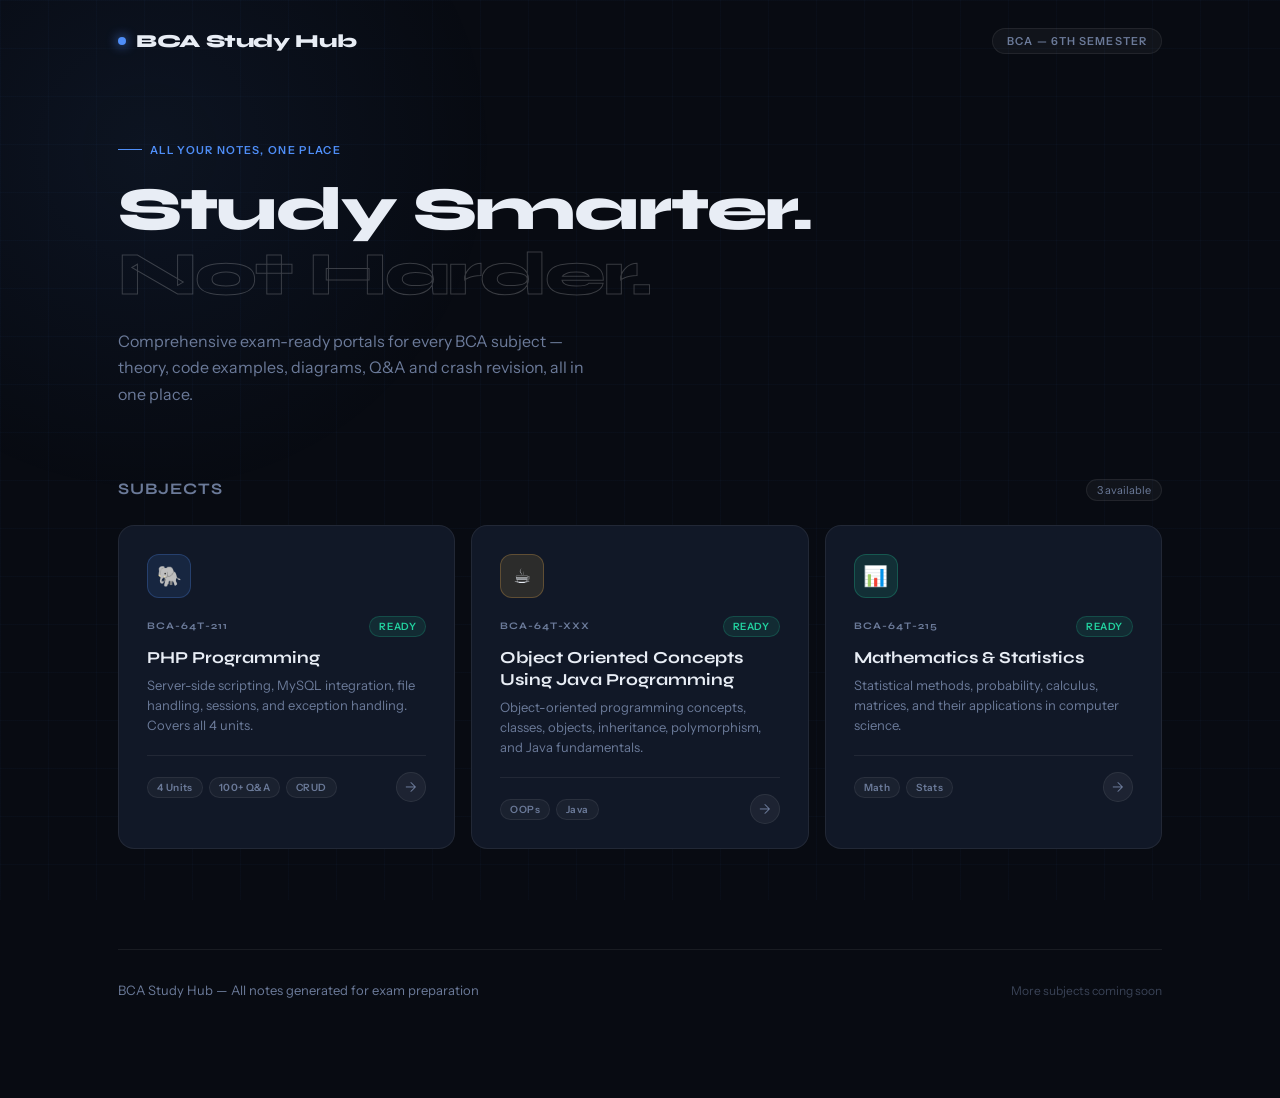
==== index.html @ b71f1478 "added Maths" ====
<!DOCTYPE html>
<html lang="en">
<head>
<meta charset="UTF-8">
<meta name="viewport" content="width=device-width, initial-scale=1.0">
<title>BCA Study Hub</title>
<link rel="preconnect" href="https://fonts.googleapis.com">
<link href="https://fonts.googleapis.com/css2?family=Syne:wght@400;600;700;800&family=Instrument+Sans:wght@400;500;600&display=swap" rel="stylesheet">
<style>

/* ── Reset & Base ── */
*, *::before, *::after { box-sizing: border-box; margin: 0; padding: 0; }

:root {
  --bg:       #080b12;
  --surface:  #0e1220;
  --card:     #111827;
  --border:   rgba(255,255,255,0.07);
  --text:     #e8edf5;
  --muted:    #6b7a99;
  --accent:   #4f8ef7;
  --green:    #22d3a0;
  --amber:    #f7b84f;
  --red:      #f7654f;
  --pink:     #e06bcc;
}

html { scroll-behavior: smooth; }

body {
  font-family: 'Instrument Sans', system-ui, sans-serif;
  background: var(--bg);
  color: var(--text);
  min-height: 100vh;
  overflow-x: hidden;
}

/* ── Background grid ── */
body::before {
  content: '';
  position: fixed;
  inset: 0;
  background-image:
    linear-gradient(rgba(79,142,247,0.03) 1px, transparent 1px),
    linear-gradient(90deg, rgba(79,142,247,0.03) 1px, transparent 1px);
  background-size: 48px 48px;
  pointer-events: none;
  z-index: 0;
}

/* Radial glow top-left */
body::after {
  content: '';
  position: fixed;
  top: -200px; left: -200px;
  width: 700px; height: 700px;
  background: radial-gradient(circle, rgba(79,142,247,0.07) 0%, transparent 70%);
  pointer-events: none;
  z-index: 0;
}

/* ── Wrapper ── */
.wrapper {
  position: relative;
  z-index: 1;
  max-width: 1100px;
  margin: 0 auto;
  padding: 0 28px 100px;
}

/* ── Nav ── */
nav {
  display: flex;
  align-items: center;
  justify-content: space-between;
  padding: 28px 0 0;
  margin-bottom: 80px;
}

.logo {
  font-family: 'Syne', sans-serif;
  font-weight: 800;
  font-size: 1.15rem;
  letter-spacing: -0.02em;
  color: var(--text);
  text-decoration: none;
  display: flex;
  align-items: center;
  gap: 10px;
}

.logo-dot {
  width: 8px; height: 8px;
  border-radius: 50%;
  background: var(--accent);
  box-shadow: 0 0 12px var(--accent);
}

.nav-tag {
  font-size: 11px;
  font-weight: 600;
  letter-spacing: 0.1em;
  text-transform: uppercase;
  color: var(--muted);
  background: rgba(255,255,255,0.04);
  border: 1px solid var(--border);
  border-radius: 20px;
  padding: 5px 14px;
}

/* ── Hero ── */
.hero {
  margin-bottom: 72px;
  animation: fadeUp 0.6s ease both;
}

.hero-eyebrow {
  display: inline-flex;
  align-items: center;
  gap: 8px;
  font-size: 11px;
  font-weight: 600;
  letter-spacing: 0.12em;
  text-transform: uppercase;
  color: var(--accent);
  margin-bottom: 20px;
}

.hero-eyebrow::before {
  content: '';
  display: block;
  width: 24px; height: 1px;
  background: var(--accent);
}

.hero h1 {
  font-family: 'Syne', sans-serif;
  font-size: clamp(2.4rem, 5vw, 3.8rem);
  font-weight: 800;
  line-height: 1.08;
  letter-spacing: -0.03em;
  color: var(--text);
  margin-bottom: 20px;
}

.hero h1 span {
  color: transparent;
  -webkit-text-stroke: 1px rgba(255,255,255,0.2);
}

.hero p {
  color: var(--muted);
  font-size: 16px;
  max-width: 480px;
  line-height: 1.65;
}

/* ── Section heading ── */
.section-head {
  display: flex;
  align-items: baseline;
  justify-content: space-between;
  margin-bottom: 24px;
  animation: fadeUp 0.6s 0.1s ease both;
}

.section-head h2 {
  font-family: 'Syne', sans-serif;
  font-size: 1rem;
  font-weight: 700;
  letter-spacing: 0.06em;
  text-transform: uppercase;
  color: var(--muted);
}

.badge-count {
  font-size: 11px;
  color: var(--muted);
  background: rgba(255,255,255,0.04);
  border: 1px solid var(--border);
  border-radius: 20px;
  padding: 3px 10px;
}

/* ── Subject Grid ── */
.subject-grid {
  display: grid;
  grid-template-columns: repeat(auto-fill, minmax(300px, 1fr));
  gap: 16px;
  animation: fadeUp 0.6s 0.18s ease both;
}

/* ── Subject Card ── */
.subject-card {
  position: relative;
  background: var(--card);
  border: 1px solid var(--border);
  border-radius: 16px;
  padding: 28px 28px 24px;
  text-decoration: none;
  color: inherit;
  display: block;
  overflow: hidden;
  transition: transform 0.22s ease, border-color 0.22s ease, box-shadow 0.22s ease;
  cursor: pointer;
  group: true;
}

/* Accent line top */
.subject-card::before {
  content: '';
  position: absolute;
  top: 0; left: 0; right: 0;
  height: 2px;
  background: var(--card-accent, var(--accent));
  opacity: 0;
  transition: opacity 0.22s ease;
}

.subject-card:hover {
  transform: translateY(-4px);
  border-color: rgba(255,255,255,0.12);
  box-shadow: 0 20px 60px rgba(0,0,0,0.4), 0 0 0 1px rgba(255,255,255,0.06);
}

.subject-card:hover::before { opacity: 1; }

/* ── Card: Coming Soon state ── */
.subject-card.coming-soon {
  opacity: 0.45;
  cursor: default;
  pointer-events: none;
}

.subject-card.coming-soon:hover { transform: none; box-shadow: none; }

/* ── Card internals ── */
.card-icon {
  width: 44px; height: 44px;
  border-radius: 12px;
  display: flex;
  align-items: center;
  justify-content: center;
  font-size: 20px;
  margin-bottom: 18px;
  background: var(--icon-bg, rgba(79,142,247,0.12));
  border: 1px solid var(--icon-border, rgba(79,142,247,0.2));
  flex-shrink: 0;
}

.card-meta {
  display: flex;
  align-items: center;
  justify-content: space-between;
  margin-bottom: 10px;
}

.card-code {
  font-family: 'Syne', monospace;
  font-size: 10px;
  font-weight: 700;
  letter-spacing: 0.1em;
  text-transform: uppercase;
  color: var(--muted);
}

.card-status {
  font-size: 10px;
  font-weight: 600;
  letter-spacing: 0.06em;
  text-transform: uppercase;
  padding: 3px 9px;
  border-radius: 20px;
}

.status-ready {
  color: var(--green);
  background: rgba(34,211,160,0.1);
  border: 1px solid rgba(34,211,160,0.2);
}

.status-soon {
  color: var(--muted);
  background: rgba(255,255,255,0.04);
  border: 1px solid var(--border);
}

.card-title {
  font-family: 'Syne', sans-serif;
  font-size: 1.05rem;
  font-weight: 700;
  color: var(--text);
  margin-bottom: 6px;
  line-height: 1.3;
}

.card-desc {
  font-size: 13px;
  color: var(--muted);
  line-height: 1.55;
  margin-bottom: 20px;
}

.card-footer {
  display: flex;
  align-items: center;
  justify-content: space-between;
  padding-top: 16px;
  border-top: 1px solid var(--border);
}

.card-pills {
  display: flex;
  flex-wrap: wrap;
  gap: 6px;
}

.pill {
  font-size: 10px;
  font-weight: 600;
  letter-spacing: 0.04em;
  color: var(--muted);
  background: rgba(255,255,255,0.04);
  border: 1px solid var(--border);
  border-radius: 20px;
  padding: 3px 9px;
}

.card-arrow {
  width: 30px; height: 30px;
  border-radius: 50%;
  background: rgba(255,255,255,0.05);
  border: 1px solid var(--border);
  display: flex;
  align-items: center;
  justify-content: center;
  font-size: 14px;
  color: var(--muted);
  flex-shrink: 0;
  transition: all 0.2s;
}

.subject-card:hover .card-arrow {
  background: var(--card-accent, var(--accent));
  border-color: var(--card-accent, var(--accent));
  color: #fff;
  transform: translateX(2px);
}

/* ── Glow effect on hover (per card) ── */
.subject-card::after {
  content: '';
  position: absolute;
  inset: 0;
  border-radius: 16px;
  background: radial-gradient(circle at 50% 0%, var(--card-glow, rgba(79,142,247,0.06)) 0%, transparent 60%);
  opacity: 0;
  transition: opacity 0.3s ease;
  pointer-events: none;
}
.subject-card:hover::after { opacity: 1; }

/* ── Divider section (coming soon) ── */
.divider-section {
  margin: 52px 0 24px;
  animation: fadeUp 0.6s 0.25s ease both;
}

.divider-line {
  display: flex;
  align-items: center;
  gap: 16px;
  margin-bottom: 24px;
}
.divider-line::before, .divider-line::after {
  content: '';
  flex: 1;
  height: 1px;
  background: var(--border);
}
.divider-label {
  font-size: 11px;
  font-weight: 600;
  letter-spacing: 0.12em;
  text-transform: uppercase;
  color: var(--muted);
  white-space: nowrap;
}

/* ── Footer ── */
footer {
  margin-top: 100px;
  padding-top: 32px;
  border-top: 1px solid var(--border);
  display: flex;
  align-items: center;
  justify-content: space-between;
  animation: fadeUp 0.6s 0.3s ease both;
}

.footer-left {
  font-size: 13px;
  color: var(--muted);
}

.footer-right {
  font-size: 12px;
  color: var(--muted);
  opacity: 0.5;
}

/* ── Animations ── */
@keyframes fadeUp {
  from { opacity: 0; transform: translateY(18px); }
  to   { opacity: 1; transform: translateY(0); }
}

/* ── Mobile ── */
@media (max-width: 640px) {
  .wrapper { padding: 0 16px 64px; }
  nav { margin-bottom: 52px; }
  .hero { margin-bottom: 48px; }
  .subject-grid { grid-template-columns: 1fr; }
  footer { flex-direction: column; gap: 8px; text-align: center; }
}

</style>
</head>
<body>

<div class="wrapper">

  <!-- Nav -->
  <nav>
    <a class="logo" href="#">
      <span class="logo-dot"></span>
      BCA Study Hub
    </a>
    <span class="nav-tag">BCA — 6th Semester</span>
  </nav>

  <!-- Hero -->
  <div class="hero">
    <div class="hero-eyebrow">All Your Notes, One Place</div>
    <h1>Study Smarter.<br><span>Not Harder.</span></h1>
    <p>Comprehensive exam-ready portals for every BCA subject — theory, code examples, diagrams, Q&A and crash revision, all in one place.</p>
  </div>

  <!-- Available Subjects -->
  <div class="section-head">
    <h2>Subjects</h2>
    <span class="badge-count">3 available</span>
  </div>

  <div class="subject-grid">

    <!-- PHP Programming — LIVE -->
    <a class="subject-card" href="PHP/index.html"
       style="--card-accent:#4f8ef7; --card-glow:rgba(79,142,247,0.08); --icon-bg:rgba(79,142,247,0.12); --icon-border:rgba(79,142,247,0.25);">
      <div class="card-icon">🐘</div>
      <div class="card-meta">
        <span class="card-code">BCA-64T-211</span>
        <span class="card-status status-ready">Ready</span>
      </div>
      <div class="card-title">PHP Programming</div>
      <div class="card-desc">Server-side scripting, MySQL integration, file handling, sessions, and exception handling. Covers all 4 units.</div>
      <div class="card-footer">
        <div class="card-pills">
          <span class="pill">4 Units</span>
          <span class="pill">100+ Q&A</span>
          <span class="pill">CRUD</span>
        </div>
        <div class="card-arrow">→</div>
      </div>
    </a>

    <!-- Java Programming — LIVE -->
    <a class="subject-card" href="Java/index.html"
       style="--card-accent:#f7b84f; --card-glow:rgba(247,184,79,0.08); --icon-bg:rgba(247,184,79,0.12); --icon-border:rgba(247,184,79,0.25);">
      <div class="card-icon">☕</div>
      <div class="card-meta">
        <span class="card-code">BCA-64T-XXX</span>
        <span class="card-status status-ready">Ready</span>
      </div>
      <div class="card-title">Object Oriented Concepts Using Java Programming</div>
      <div class="card-desc">Object-oriented programming concepts, classes, objects, inheritance, polymorphism, and Java fundamentals.</div>
      <div class="card-footer">
        <div class="card-pills">
          <span class="pill">OOPs</span>
          <span class="pill">Java</span>
        </div>
        <div class="card-arrow">→</div>
      </div>
    </a>

    <!-- Mathematics & Statistics — LIVE -->
    <a class="subject-card" href="Maths/index.html"
       style="--card-accent:#22d3a0; --card-glow:rgba(34,211,160,0.08); --icon-bg:rgba(34,211,160,0.12); --icon-border:rgba(34,211,160,0.25);">
      <div class="card-icon">📊</div>
      <div class="card-meta">
        <span class="card-code">BCA-64T-215</span>
        <span class="card-status status-ready">Ready</span>
      </div>
      <div class="card-title">Mathematics &amp; Statistics</div>
      <div class="card-desc">Statistical methods, probability, calculus, matrices, and their applications in computer science.</div>
      <div class="card-footer">
        <div class="card-pills">
          <span class="pill">Math</span>
          <span class="pill">Stats</span>
        </div>
        <div class="card-arrow">→</div>
      </div>
    </a>

  </div>

  <!-- Footer -->
  <footer>
    <span class="footer-left">BCA Study Hub — All notes generated for exam preparation</span>
    <span class="footer-right">More subjects coming soon</span>
  </footer>

</div>

</body>
</html>
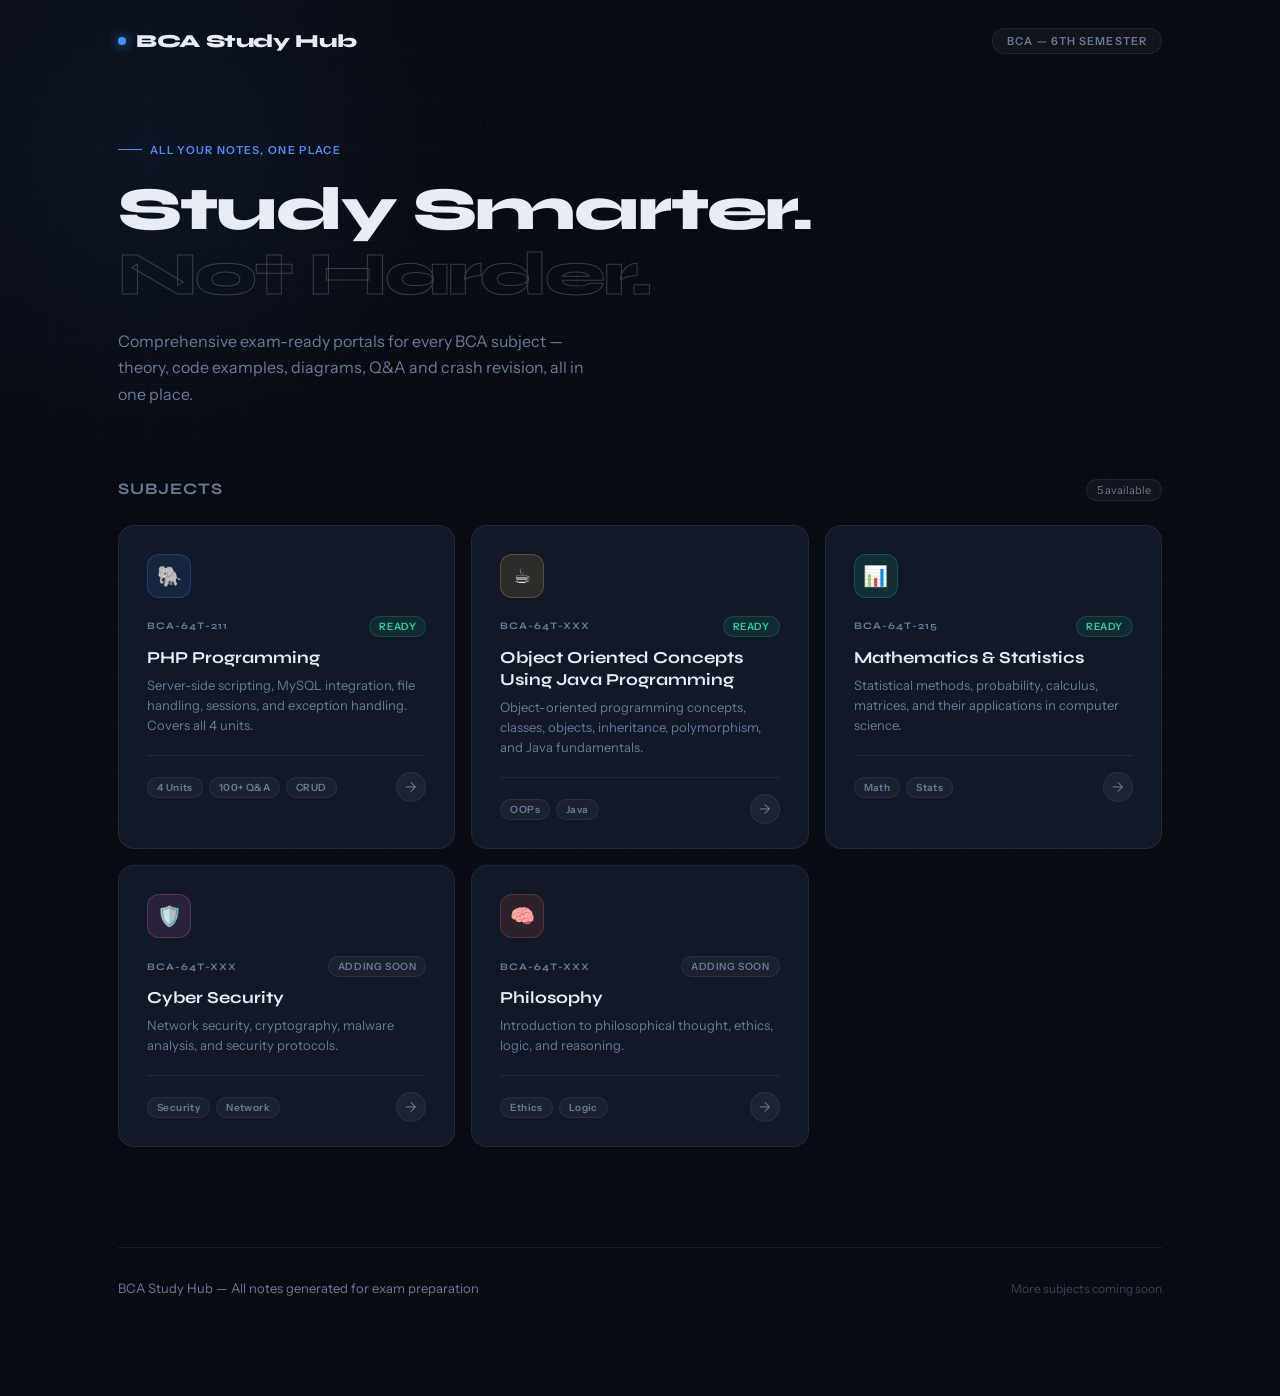
==== commit 3dbfbb97: "added JAVA" ====
--- a/index.html
+++ b/index.html
@@ -1,526 +1,621 @@
 <!DOCTYPE html>
 <html lang="en">
+
 <head>
-<meta charset="UTF-8">
-<meta name="viewport" content="width=device-width, initial-scale=1.0">
-<title>BCA Study Hub</title>
-<link rel="preconnect" href="https://fonts.googleapis.com">
-<link href="https://fonts.googleapis.com/css2?family=Syne:wght@400;600;700;800&family=Instrument+Sans:wght@400;500;600&display=swap" rel="stylesheet">
-<style>
-
-/* ── Reset & Base ── */
-*, *::before, *::after { box-sizing: border-box; margin: 0; padding: 0; }
-
-:root {
-  --bg:       #080b12;
-  --surface:  #0e1220;
-  --card:     #111827;
-  --border:   rgba(255,255,255,0.07);
-  --text:     #e8edf5;
-  --muted:    #6b7a99;
-  --accent:   #4f8ef7;
-  --green:    #22d3a0;
-  --amber:    #f7b84f;
-  --red:      #f7654f;
-  --pink:     #e06bcc;
-}
-
-html { scroll-behavior: smooth; }
-
-body {
-  font-family: 'Instrument Sans', system-ui, sans-serif;
-  background: var(--bg);
-  color: var(--text);
-  min-height: 100vh;
-  overflow-x: hidden;
-}
-
-/* ── Background grid ── */
-body::before {
-  content: '';
-  position: fixed;
-  inset: 0;
-  background-image:
-    linear-gradient(rgba(79,142,247,0.03) 1px, transparent 1px),
-    linear-gradient(90deg, rgba(79,142,247,0.03) 1px, transparent 1px);
-  background-size: 48px 48px;
-  pointer-events: none;
-  z-index: 0;
-}
-
-/* Radial glow top-left */
-body::after {
-  content: '';
-  position: fixed;
-  top: -200px; left: -200px;
-  width: 700px; height: 700px;
-  background: radial-gradient(circle, rgba(79,142,247,0.07) 0%, transparent 70%);
-  pointer-events: none;
-  z-index: 0;
-}
-
-/* ── Wrapper ── */
-.wrapper {
-  position: relative;
-  z-index: 1;
-  max-width: 1100px;
-  margin: 0 auto;
-  padding: 0 28px 100px;
-}
-
-/* ── Nav ── */
-nav {
-  display: flex;
-  align-items: center;
-  justify-content: space-between;
-  padding: 28px 0 0;
-  margin-bottom: 80px;
-}
-
-.logo {
-  font-family: 'Syne', sans-serif;
-  font-weight: 800;
-  font-size: 1.15rem;
-  letter-spacing: -0.02em;
-  color: var(--text);
-  text-decoration: none;
-  display: flex;
-  align-items: center;
-  gap: 10px;
-}
-
-.logo-dot {
-  width: 8px; height: 8px;
-  border-radius: 50%;
-  background: var(--accent);
-  box-shadow: 0 0 12px var(--accent);
-}
-
-.nav-tag {
-  font-size: 11px;
-  font-weight: 600;
-  letter-spacing: 0.1em;
-  text-transform: uppercase;
-  color: var(--muted);
-  background: rgba(255,255,255,0.04);
-  border: 1px solid var(--border);
-  border-radius: 20px;
-  padding: 5px 14px;
-}
-
-/* ── Hero ── */
-.hero {
-  margin-bottom: 72px;
-  animation: fadeUp 0.6s ease both;
-}
-
-.hero-eyebrow {
-  display: inline-flex;
-  align-items: center;
-  gap: 8px;
-  font-size: 11px;
-  font-weight: 600;
-  letter-spacing: 0.12em;
-  text-transform: uppercase;
-  color: var(--accent);
-  margin-bottom: 20px;
-}
-
-.hero-eyebrow::before {
-  content: '';
-  display: block;
-  width: 24px; height: 1px;
-  background: var(--accent);
-}
-
-.hero h1 {
-  font-family: 'Syne', sans-serif;
-  font-size: clamp(2.4rem, 5vw, 3.8rem);
-  font-weight: 800;
-  line-height: 1.08;
-  letter-spacing: -0.03em;
-  color: var(--text);
-  margin-bottom: 20px;
-}
-
-.hero h1 span {
-  color: transparent;
-  -webkit-text-stroke: 1px rgba(255,255,255,0.2);
-}
-
-.hero p {
-  color: var(--muted);
-  font-size: 16px;
-  max-width: 480px;
-  line-height: 1.65;
-}
-
-/* ── Section heading ── */
-.section-head {
-  display: flex;
-  align-items: baseline;
-  justify-content: space-between;
-  margin-bottom: 24px;
-  animation: fadeUp 0.6s 0.1s ease both;
-}
-
-.section-head h2 {
-  font-family: 'Syne', sans-serif;
-  font-size: 1rem;
-  font-weight: 700;
-  letter-spacing: 0.06em;
-  text-transform: uppercase;
-  color: var(--muted);
-}
-
-.badge-count {
-  font-size: 11px;
-  color: var(--muted);
-  background: rgba(255,255,255,0.04);
-  border: 1px solid var(--border);
-  border-radius: 20px;
-  padding: 3px 10px;
-}
-
-/* ── Subject Grid ── */
-.subject-grid {
-  display: grid;
-  grid-template-columns: repeat(auto-fill, minmax(300px, 1fr));
-  gap: 16px;
-  animation: fadeUp 0.6s 0.18s ease both;
-}
-
-/* ── Subject Card ── */
-.subject-card {
-  position: relative;
-  background: var(--card);
-  border: 1px solid var(--border);
-  border-radius: 16px;
-  padding: 28px 28px 24px;
-  text-decoration: none;
-  color: inherit;
-  display: block;
-  overflow: hidden;
-  transition: transform 0.22s ease, border-color 0.22s ease, box-shadow 0.22s ease;
-  cursor: pointer;
-  group: true;
-}
-
-/* Accent line top */
-.subject-card::before {
-  content: '';
-  position: absolute;
-  top: 0; left: 0; right: 0;
-  height: 2px;
-  background: var(--card-accent, var(--accent));
-  opacity: 0;
-  transition: opacity 0.22s ease;
-}
-
-.subject-card:hover {
-  transform: translateY(-4px);
-  border-color: rgba(255,255,255,0.12);
-  box-shadow: 0 20px 60px rgba(0,0,0,0.4), 0 0 0 1px rgba(255,255,255,0.06);
-}
-
-.subject-card:hover::before { opacity: 1; }
-
-/* ── Card: Coming Soon state ── */
-.subject-card.coming-soon {
-  opacity: 0.45;
-  cursor: default;
-  pointer-events: none;
-}
-
-.subject-card.coming-soon:hover { transform: none; box-shadow: none; }
-
-/* ── Card internals ── */
-.card-icon {
-  width: 44px; height: 44px;
-  border-radius: 12px;
-  display: flex;
-  align-items: center;
-  justify-content: center;
-  font-size: 20px;
-  margin-bottom: 18px;
-  background: var(--icon-bg, rgba(79,142,247,0.12));
-  border: 1px solid var(--icon-border, rgba(79,142,247,0.2));
-  flex-shrink: 0;
-}
-
-.card-meta {
-  display: flex;
-  align-items: center;
-  justify-content: space-between;
-  margin-bottom: 10px;
-}
-
-.card-code {
-  font-family: 'Syne', monospace;
-  font-size: 10px;
-  font-weight: 700;
-  letter-spacing: 0.1em;
-  text-transform: uppercase;
-  color: var(--muted);
-}
-
-.card-status {
-  font-size: 10px;
-  font-weight: 600;
-  letter-spacing: 0.06em;
-  text-transform: uppercase;
-  padding: 3px 9px;
-  border-radius: 20px;
-}
-
-.status-ready {
-  color: var(--green);
-  background: rgba(34,211,160,0.1);
-  border: 1px solid rgba(34,211,160,0.2);
-}
-
-.status-soon {
-  color: var(--muted);
-  background: rgba(255,255,255,0.04);
-  border: 1px solid var(--border);
-}
-
-.card-title {
-  font-family: 'Syne', sans-serif;
-  font-size: 1.05rem;
-  font-weight: 700;
-  color: var(--text);
-  margin-bottom: 6px;
-  line-height: 1.3;
-}
-
-.card-desc {
-  font-size: 13px;
-  color: var(--muted);
-  line-height: 1.55;
-  margin-bottom: 20px;
-}
-
-.card-footer {
-  display: flex;
-  align-items: center;
-  justify-content: space-between;
-  padding-top: 16px;
-  border-top: 1px solid var(--border);
-}
-
-.card-pills {
-  display: flex;
-  flex-wrap: wrap;
-  gap: 6px;
-}
-
-.pill {
-  font-size: 10px;
-  font-weight: 600;
-  letter-spacing: 0.04em;
-  color: var(--muted);
-  background: rgba(255,255,255,0.04);
-  border: 1px solid var(--border);
-  border-radius: 20px;
-  padding: 3px 9px;
-}
-
-.card-arrow {
-  width: 30px; height: 30px;
-  border-radius: 50%;
-  background: rgba(255,255,255,0.05);
-  border: 1px solid var(--border);
-  display: flex;
-  align-items: center;
-  justify-content: center;
-  font-size: 14px;
-  color: var(--muted);
-  flex-shrink: 0;
-  transition: all 0.2s;
-}
-
-.subject-card:hover .card-arrow {
-  background: var(--card-accent, var(--accent));
-  border-color: var(--card-accent, var(--accent));
-  color: #fff;
-  transform: translateX(2px);
-}
-
-/* ── Glow effect on hover (per card) ── */
-.subject-card::after {
-  content: '';
-  position: absolute;
-  inset: 0;
-  border-radius: 16px;
-  background: radial-gradient(circle at 50% 0%, var(--card-glow, rgba(79,142,247,0.06)) 0%, transparent 60%);
-  opacity: 0;
-  transition: opacity 0.3s ease;
-  pointer-events: none;
-}
-.subject-card:hover::after { opacity: 1; }
-
-/* ── Divider section (coming soon) ── */
-.divider-section {
-  margin: 52px 0 24px;
-  animation: fadeUp 0.6s 0.25s ease both;
-}
-
-.divider-line {
-  display: flex;
-  align-items: center;
-  gap: 16px;
-  margin-bottom: 24px;
-}
-.divider-line::before, .divider-line::after {
-  content: '';
-  flex: 1;
-  height: 1px;
-  background: var(--border);
-}
-.divider-label {
-  font-size: 11px;
-  font-weight: 600;
-  letter-spacing: 0.12em;
-  text-transform: uppercase;
-  color: var(--muted);
-  white-space: nowrap;
-}
-
-/* ── Footer ── */
-footer {
-  margin-top: 100px;
-  padding-top: 32px;
-  border-top: 1px solid var(--border);
-  display: flex;
-  align-items: center;
-  justify-content: space-between;
-  animation: fadeUp 0.6s 0.3s ease both;
-}
-
-.footer-left {
-  font-size: 13px;
-  color: var(--muted);
-}
-
-.footer-right {
-  font-size: 12px;
-  color: var(--muted);
-  opacity: 0.5;
-}
-
-/* ── Animations ── */
-@keyframes fadeUp {
-  from { opacity: 0; transform: translateY(18px); }
-  to   { opacity: 1; transform: translateY(0); }
-}
-
-/* ── Mobile ── */
-@media (max-width: 640px) {
-  .wrapper { padding: 0 16px 64px; }
-  nav { margin-bottom: 52px; }
-  .hero { margin-bottom: 48px; }
-  .subject-grid { grid-template-columns: 1fr; }
-  footer { flex-direction: column; gap: 8px; text-align: center; }
-}
-
-</style>
+  <meta charset="UTF-8">
+  <meta name="viewport" content="width=device-width, initial-scale=1.0">
+  <title>BCA Study Hub</title>
+  <link rel="preconnect" href="https://fonts.googleapis.com">
+  <link
+    href="https://fonts.googleapis.com/css2?family=Syne:wght@400;600;700;800&family=Instrument+Sans:wght@400;500;600&display=swap"
+    rel="stylesheet">
+  <style>
+    /* ── Reset & Base ── */
+    *,
+    *::before,
+    *::after {
+      box-sizing: border-box;
+      margin: 0;
+      padding: 0;
+    }
+
+    :root {
+      --bg: #080b12;
+      --surface: #0e1220;
+      --card: #111827;
+      --border: rgba(255, 255, 255, 0.07);
+      --text: #e8edf5;
+      --muted: #6b7a99;
+      --accent: #4f8ef7;
+      --green: #22d3a0;
+      --amber: #f7b84f;
+      --red: #f7654f;
+      --pink: #e06bcc;
+    }
+
+    html {
+      scroll-behavior: smooth;
+    }
+
+    body {
+      font-family: 'Instrument Sans', system-ui, sans-serif;
+      background: var(--bg);
+      color: var(--text);
+      min-height: 100vh;
+      overflow-x: hidden;
+    }
+
+    /* ── Background grid ── */
+    body::before {
+      content: '';
+      position: fixed;
+      inset: 0;
+      background-image:
+        linear-gradient(rgba(79, 142, 247, 0.03) 1px, transparent 1px),
+        linear-gradient(90deg, rgba(79, 142, 247, 0.03) 1px, transparent 1px);
+      background-size: 48px 48px;
+      pointer-events: none;
+      z-index: 0;
+    }
+
+    /* Radial glow top-left */
+    body::after {
+      content: '';
+      position: fixed;
+      top: -200px;
+      left: -200px;
+      width: 700px;
+      height: 700px;
+      background: radial-gradient(circle, rgba(79, 142, 247, 0.07) 0%, transparent 70%);
+      pointer-events: none;
+      z-index: 0;
+    }
+
+    /* ── Wrapper ── */
+    .wrapper {
+      position: relative;
+      z-index: 1;
+      max-width: 1100px;
+      margin: 0 auto;
+      padding: 0 28px 100px;
+    }
+
+    /* ── Nav ── */
+    nav {
+      display: flex;
+      align-items: center;
+      justify-content: space-between;
+      padding: 28px 0 0;
+      margin-bottom: 80px;
+    }
+
+    .logo {
+      font-family: 'Syne', sans-serif;
+      font-weight: 800;
+      font-size: 1.15rem;
+      letter-spacing: -0.02em;
+      color: var(--text);
+      text-decoration: none;
+      display: flex;
+      align-items: center;
+      gap: 10px;
+    }
+
+    .logo-dot {
+      width: 8px;
+      height: 8px;
+      border-radius: 50%;
+      background: var(--accent);
+      box-shadow: 0 0 12px var(--accent);
+    }
+
+    .nav-tag {
+      font-size: 11px;
+      font-weight: 600;
+      letter-spacing: 0.1em;
+      text-transform: uppercase;
+      color: var(--muted);
+      background: rgba(255, 255, 255, 0.04);
+      border: 1px solid var(--border);
+      border-radius: 20px;
+      padding: 5px 14px;
+    }
+
+    /* ── Hero ── */
+    .hero {
+      margin-bottom: 72px;
+      animation: fadeUp 0.6s ease both;
+    }
+
+    .hero-eyebrow {
+      display: inline-flex;
+      align-items: center;
+      gap: 8px;
+      font-size: 11px;
+      font-weight: 600;
+      letter-spacing: 0.12em;
+      text-transform: uppercase;
+      color: var(--accent);
+      margin-bottom: 20px;
+    }
+
+    .hero-eyebrow::before {
+      content: '';
+      display: block;
+      width: 24px;
+      height: 1px;
+      background: var(--accent);
+    }
+
+    .hero h1 {
+      font-family: 'Syne', sans-serif;
+      font-size: clamp(2.4rem, 5vw, 3.8rem);
+      font-weight: 800;
+      line-height: 1.08;
+      letter-spacing: -0.03em;
+      color: var(--text);
+      margin-bottom: 20px;
+    }
+
+    .hero h1 span {
+      color: transparent;
+      -webkit-text-stroke: 1px rgba(255, 255, 255, 0.2);
+    }
+
+    .hero p {
+      color: var(--muted);
+      font-size: 16px;
+      max-width: 480px;
+      line-height: 1.65;
+    }
+
+    /* ── Section heading ── */
+    .section-head {
+      display: flex;
+      align-items: baseline;
+      justify-content: space-between;
+      margin-bottom: 24px;
+      animation: fadeUp 0.6s 0.1s ease both;
+    }
+
+    .section-head h2 {
+      font-family: 'Syne', sans-serif;
+      font-size: 1rem;
+      font-weight: 700;
+      letter-spacing: 0.06em;
+      text-transform: uppercase;
+      color: var(--muted);
+    }
+
+    .badge-count {
+      font-size: 11px;
+      color: var(--muted);
+      background: rgba(255, 255, 255, 0.04);
+      border: 1px solid var(--border);
+      border-radius: 20px;
+      padding: 3px 10px;
+    }
+
+    /* ── Subject Grid ── */
+    .subject-grid {
+      display: grid;
+      grid-template-columns: repeat(auto-fill, minmax(300px, 1fr));
+      gap: 16px;
+      animation: fadeUp 0.6s 0.18s ease both;
+    }
+
+    /* ── Subject Card ── */
+    .subject-card {
+      position: relative;
+      background: var(--card);
+      border: 1px solid var(--border);
+      border-radius: 16px;
+      padding: 28px 28px 24px;
+      text-decoration: none;
+      color: inherit;
+      display: block;
+      overflow: hidden;
+      transition: transform 0.22s ease, border-color 0.22s ease, box-shadow 0.22s ease;
+      cursor: pointer;
+      group: true;
+    }
+
+    /* Accent line top */
+    .subject-card::before {
+      content: '';
+      position: absolute;
+      top: 0;
+      left: 0;
+      right: 0;
+      height: 2px;
+      background: var(--card-accent, var(--accent));
+      opacity: 0;
+      transition: opacity 0.22s ease;
+    }
+
+    .subject-card:hover {
+      transform: translateY(-4px);
+      border-color: rgba(255, 255, 255, 0.12);
+      box-shadow: 0 20px 60px rgba(0, 0, 0, 0.4), 0 0 0 1px rgba(255, 255, 255, 0.06);
+    }
+
+    .subject-card:hover::before {
+      opacity: 1;
+    }
+
+    /* ── Card: Coming Soon state ── */
+    .subject-card.coming-soon {
+      opacity: 0.45;
+      cursor: default;
+      pointer-events: none;
+    }
+
+    .subject-card.coming-soon:hover {
+      transform: none;
+      box-shadow: none;
+    }
+
+    /* ── Card internals ── */
+    .card-icon {
+      width: 44px;
+      height: 44px;
+      border-radius: 12px;
+      display: flex;
+      align-items: center;
+      justify-content: center;
+      font-size: 20px;
+      margin-bottom: 18px;
+      background: var(--icon-bg, rgba(79, 142, 247, 0.12));
+      border: 1px solid var(--icon-border, rgba(79, 142, 247, 0.2));
+      flex-shrink: 0;
+    }
+
+    .card-meta {
+      display: flex;
+      align-items: center;
+      justify-content: space-between;
+      margin-bottom: 10px;
+    }
+
+    .card-code {
+      font-family: 'Syne', monospace;
+      font-size: 10px;
+      font-weight: 700;
+      letter-spacing: 0.1em;
+      text-transform: uppercase;
+      color: var(--muted);
+    }
+
+    .card-status {
+      font-size: 10px;
+      font-weight: 600;
+      letter-spacing: 0.06em;
+      text-transform: uppercase;
+      padding: 3px 9px;
+      border-radius: 20px;
+    }
+
+    .status-ready {
+      color: var(--green);
+      background: rgba(34, 211, 160, 0.1);
+      border: 1px solid rgba(34, 211, 160, 0.2);
+    }
+
+    .status-soon {
+      color: var(--muted);
+      background: rgba(255, 255, 255, 0.04);
+      border: 1px solid var(--border);
+    }
+
+    .card-title {
+      font-family: 'Syne', sans-serif;
+      font-size: 1.05rem;
+      font-weight: 700;
+      color: var(--text);
+      margin-bottom: 6px;
+      line-height: 1.3;
+    }
+
+    .card-desc {
+      font-size: 13px;
+      color: var(--muted);
+      line-height: 1.55;
+      margin-bottom: 20px;
+    }
+
+    .card-footer {
+      display: flex;
+      align-items: center;
+      justify-content: space-between;
+      padding-top: 16px;
+      border-top: 1px solid var(--border);
+    }
+
+    .card-pills {
+      display: flex;
+      flex-wrap: wrap;
+      gap: 6px;
+    }
+
+    .pill {
+      font-size: 10px;
+      font-weight: 600;
+      letter-spacing: 0.04em;
+      color: var(--muted);
+      background: rgba(255, 255, 255, 0.04);
+      border: 1px solid var(--border);
+      border-radius: 20px;
+      padding: 3px 9px;
+    }
+
+    .card-arrow {
+      width: 30px;
+      height: 30px;
+      border-radius: 50%;
+      background: rgba(255, 255, 255, 0.05);
+      border: 1px solid var(--border);
+      display: flex;
+      align-items: center;
+      justify-content: center;
+      font-size: 14px;
+      color: var(--muted);
+      flex-shrink: 0;
+      transition: all 0.2s;
+    }
+
+    .subject-card:hover .card-arrow {
+      background: var(--card-accent, var(--accent));
+      border-color: var(--card-accent, var(--accent));
+      color: #fff;
+      transform: translateX(2px);
+    }
+
+    /* ── Glow effect on hover (per card) ── */
+    .subject-card::after {
+      content: '';
+      position: absolute;
+      inset: 0;
+      border-radius: 16px;
+      background: radial-gradient(circle at 50% 0%, var(--card-glow, rgba(79, 142, 247, 0.06)) 0%, transparent 60%);
+      opacity: 0;
+      transition: opacity 0.3s ease;
+      pointer-events: none;
+    }
+
+    .subject-card:hover::after {
+      opacity: 1;
+    }
+
+    /* ── Divider section (coming soon) ── */
+    .divider-section {
+      margin: 52px 0 24px;
+      animation: fadeUp 0.6s 0.25s ease both;
+    }
+
+    .divider-line {
+      display: flex;
+      align-items: center;
+      gap: 16px;
+      margin-bottom: 24px;
+    }
+
+    .divider-line::before,
+    .divider-line::after {
+      content: '';
+      flex: 1;
+      height: 1px;
+      background: var(--border);
+    }
+
+    .divider-label {
+      font-size: 11px;
+      font-weight: 600;
+      letter-spacing: 0.12em;
+      text-transform: uppercase;
+      color: var(--muted);
+      white-space: nowrap;
+    }
+
+    /* ── Footer ── */
+    footer {
+      margin-top: 100px;
+      padding-top: 32px;
+      border-top: 1px solid var(--border);
+      display: flex;
+      align-items: center;
+      justify-content: space-between;
+      animation: fadeUp 0.6s 0.3s ease both;
+    }
+
+    .footer-left {
+      font-size: 13px;
+      color: var(--muted);
+    }
+
+    .footer-right {
+      font-size: 12px;
+      color: var(--muted);
+      opacity: 0.5;
+    }
+
+    /* ── Animations ── */
+    @keyframes fadeUp {
+      from {
+        opacity: 0;
+        transform: translateY(18px);
+      }
+
+      to {
+        opacity: 1;
+        transform: translateY(0);
+      }
+    }
+
+    /* ── Mobile ── */
+    @media (max-width: 640px) {
+      .wrapper {
+        padding: 0 16px 64px;
+      }
+
+      nav {
+        margin-bottom: 52px;
+      }
+
+      .hero {
+        margin-bottom: 48px;
+      }
+
+      .subject-grid {
+        grid-template-columns: 1fr;
+      }
+
+      footer {
+        flex-direction: column;
+        gap: 8px;
+        text-align: center;
+      }
+    }
+  </style>
 </head>
+
 <body>
 
-<div class="wrapper">
-
-  <!-- Nav -->
-  <nav>
-    <a class="logo" href="#">
-      <span class="logo-dot"></span>
-      BCA Study Hub
-    </a>
-    <span class="nav-tag">BCA — 6th Semester</span>
-  </nav>
-
-  <!-- Hero -->
-  <div class="hero">
-    <div class="hero-eyebrow">All Your Notes, One Place</div>
-    <h1>Study Smarter.<br><span>Not Harder.</span></h1>
-    <p>Comprehensive exam-ready portals for every BCA subject — theory, code examples, diagrams, Q&A and crash revision, all in one place.</p>
+  <div class="wrapper">
+
+    <!-- Nav -->
+    <nav>
+      <a class="logo" href="#">
+        <span class="logo-dot"></span>
+        BCA Study Hub
+      </a>
+      <span class="nav-tag">BCA — 6th Semester</span>
+    </nav>
+
+    <!-- Hero -->
+    <div class="hero">
+      <div class="hero-eyebrow">All Your Notes, One Place</div>
+      <h1>Study Smarter.<br><span>Not Harder.</span></h1>
+      <p>Comprehensive exam-ready portals for every BCA subject — theory, code examples, diagrams, Q&A and crash
+        revision, all in one place.</p>
+    </div>
+
+    <!-- Available Subjects -->
+    <div class="section-head">
+      <h2>Subjects</h2>
+      <span class="badge-count">5 available</span>
+    </div>
+
+    <div class="subject-grid">
+
+      <!-- PHP Programming — LIVE -->
+      <a class="subject-card" href="PHP/index.html"
+        style="--card-accent:#4f8ef7; --card-glow:rgba(79,142,247,0.08); --icon-bg:rgba(79,142,247,0.12); --icon-border:rgba(79,142,247,0.25);">
+        <div class="card-icon">🐘</div>
+        <div class="card-meta">
+          <span class="card-code">BCA-64T-211</span>
+          <span class="card-status status-ready">Ready</span>
+        </div>
+        <div class="card-title">PHP Programming</div>
+        <div class="card-desc">Server-side scripting, MySQL integration, file handling, sessions, and exception
+          handling. Covers all 4 units.</div>
+        <div class="card-footer">
+          <div class="card-pills">
+            <span class="pill">4 Units</span>
+            <span class="pill">100+ Q&A</span>
+            <span class="pill">CRUD</span>
+          </div>
+          <div class="card-arrow">→</div>
+        </div>
+      </a>
+
+      <!-- Java Programming — LIVE -->
+      <a class="subject-card" href="JAVA/index.html"
+        style="--card-accent:#f7b84f; --card-glow:rgba(247,184,79,0.08); --icon-bg:rgba(247,184,79,0.12); --icon-border:rgba(247,184,79,0.25);">
+        <div class="card-icon">☕</div>
+        <div class="card-meta">
+          <span class="card-code">BCA-64T-XXX</span>
+          <span class="card-status status-ready">Ready</span>
+        </div>
+        <div class="card-title">Object Oriented Concepts Using Java Programming</div>
+        <div class="card-desc">Object-oriented programming concepts, classes, objects, inheritance, polymorphism, and
+          Java fundamentals.</div>
+        <div class="card-footer">
+          <div class="card-pills">
+            <span class="pill">OOPs</span>
+            <span class="pill">Java</span>
+          </div>
+          <div class="card-arrow">→</div>
+        </div>
+      </a>
+
+      <!-- Mathematics & Statistics — LIVE -->
+      <a class="subject-card" href="Maths/index.html"
+        style="--card-accent:#22d3a0; --card-glow:rgba(34,211,160,0.08); --icon-bg:rgba(34,211,160,0.12); --icon-border:rgba(34,211,160,0.25);">
+        <div class="card-icon">📊</div>
+        <div class="card-meta">
+          <span class="card-code">BCA-64T-215</span>
+          <span class="card-status status-ready">Ready</span>
+        </div>
+        <div class="card-title">Mathematics &amp; Statistics</div>
+        <div class="card-desc">Statistical methods, probability, calculus, matrices, and their applications in computer
+          science.</div>
+        <div class="card-footer">
+          <div class="card-pills">
+            <span class="pill">Math</span>
+            <span class="pill">Stats</span>
+          </div>
+          <div class="card-arrow">→</div>
+        </div>
+      </a>
+
+      <!-- Cyber Security — LIVE -->
+      <a class="subject-card" href="CyberSecurity/index.html"
+        style="--card-accent:#e06bcc; --card-glow:rgba(224,107,204,0.08); --icon-bg:rgba(224,107,204,0.12); --icon-border:rgba(224,107,204,0.25);">
+        <div class="card-icon">🛡️</div>
+        <div class="card-meta">
+          <span class="card-code">BCA-64T-XXX</span>
+          <span class="card-status status-soon">adding soon</span>
+        </div>
+        <div class="card-title">Cyber Security</div>
+        <div class="card-desc">Network security, cryptography, malware analysis, and security protocols.</div>
+        <div class="card-footer">
+          <div class="card-pills">
+            <span class="pill">Security</span>
+            <span class="pill">Network</span>
+          </div>
+          <div class="card-arrow">→</div>
+        </div>
+      </a>
+
+      <!-- Philosophy — LIVE -->
+      <a class="subject-card" href="Philosophy/index.html"
+        style="--card-accent:#f7654f; --card-glow:rgba(247,101,79,0.08); --icon-bg:rgba(247,101,79,0.12); --icon-border:rgba(247,101,79,0.25);">
+        <div class="card-icon">🧠</div>
+        <div class="card-meta">
+          <span class="card-code">BCA-64T-XXX</span>
+          <span class="card-status status-soon">adding soon</span>
+        </div>
+        <div class="card-title">Philosophy</div>
+        <div class="card-desc">Introduction to philosophical thought, ethics, logic, and reasoning.</div>
+        <div class="card-footer">
+          <div class="card-pills">
+            <span class="pill">Ethics</span>
+            <span class="pill">Logic</span>
+          </div>
+          <div class="card-arrow">→</div>
+        </div>
+      </a>
+
+    </div>
+
+    <!-- Footer -->
+    <footer>
+      <span class="footer-left">BCA Study Hub — All notes generated for exam preparation</span>
+      <span class="footer-right">More subjects coming soon</span>
+    </footer>
+
   </div>
 
-  <!-- Available Subjects -->
-  <div class="section-head">
-    <h2>Subjects</h2>
-    <span class="badge-count">3 available</span>
-  </div>
-
-  <div class="subject-grid">
-
-    <!-- PHP Programming — LIVE -->
-    <a class="subject-card" href="PHP/index.html"
-       style="--card-accent:#4f8ef7; --card-glow:rgba(79,142,247,0.08); --icon-bg:rgba(79,142,247,0.12); --icon-border:rgba(79,142,247,0.25);">
-      <div class="card-icon">🐘</div>
-      <div class="card-meta">
-        <span class="card-code">BCA-64T-211</span>
-        <span class="card-status status-ready">Ready</span>
-      </div>
-      <div class="card-title">PHP Programming</div>
-      <div class="card-desc">Server-side scripting, MySQL integration, file handling, sessions, and exception handling. Covers all 4 units.</div>
-      <div class="card-footer">
-        <div class="card-pills">
-          <span class="pill">4 Units</span>
-          <span class="pill">100+ Q&A</span>
-          <span class="pill">CRUD</span>
-        </div>
-        <div class="card-arrow">→</div>
-      </div>
-    </a>
-
-    <!-- Java Programming — LIVE -->
-    <a class="subject-card" href="Java/index.html"
-       style="--card-accent:#f7b84f; --card-glow:rgba(247,184,79,0.08); --icon-bg:rgba(247,184,79,0.12); --icon-border:rgba(247,184,79,0.25);">
-      <div class="card-icon">☕</div>
-      <div class="card-meta">
-        <span class="card-code">BCA-64T-XXX</span>
-        <span class="card-status status-ready">Ready</span>
-      </div>
-      <div class="card-title">Object Oriented Concepts Using Java Programming</div>
-      <div class="card-desc">Object-oriented programming concepts, classes, objects, inheritance, polymorphism, and Java fundamentals.</div>
-      <div class="card-footer">
-        <div class="card-pills">
-          <span class="pill">OOPs</span>
-          <span class="pill">Java</span>
-        </div>
-        <div class="card-arrow">→</div>
-      </div>
-    </a>
-
-    <!-- Mathematics & Statistics — LIVE -->
-    <a class="subject-card" href="Maths/index.html"
-       style="--card-accent:#22d3a0; --card-glow:rgba(34,211,160,0.08); --icon-bg:rgba(34,211,160,0.12); --icon-border:rgba(34,211,160,0.25);">
-      <div class="card-icon">📊</div>
-      <div class="card-meta">
-        <span class="card-code">BCA-64T-215</span>
-        <span class="card-status status-ready">Ready</span>
-      </div>
-      <div class="card-title">Mathematics &amp; Statistics</div>
-      <div class="card-desc">Statistical methods, probability, calculus, matrices, and their applications in computer science.</div>
-      <div class="card-footer">
-        <div class="card-pills">
-          <span class="pill">Math</span>
-          <span class="pill">Stats</span>
-        </div>
-        <div class="card-arrow">→</div>
-      </div>
-    </a>
-
-  </div>
-
-  <!-- Footer -->
-  <footer>
-    <span class="footer-left">BCA Study Hub — All notes generated for exam preparation</span>
-    <span class="footer-right">More subjects coming soon</span>
-  </footer>
-
-</div>
-
 </body>
-</html>
+
+</html>
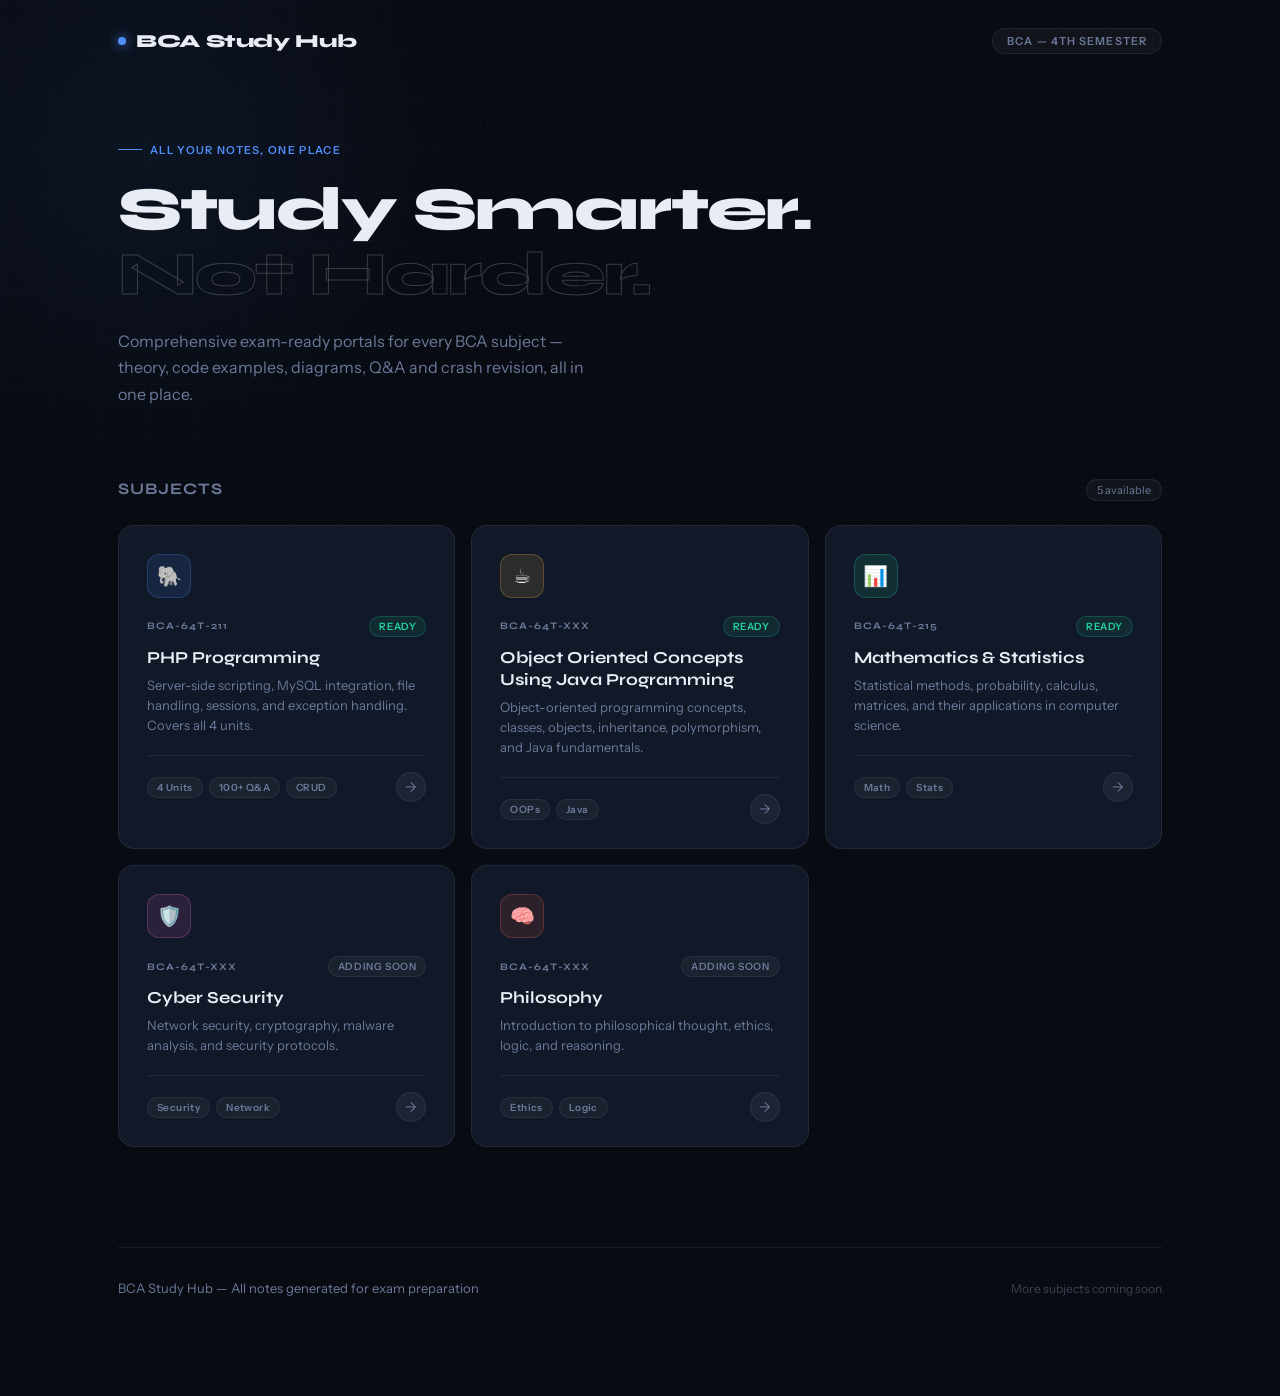
==== commit cd1cf6bc: "fixed 6th sem to 4th sem" ====
--- a/index.html
+++ b/index.html
@@ -488,7 +488,7 @@
         <span class="logo-dot"></span>
         BCA Study Hub
       </a>
-      <span class="nav-tag">BCA — 6th Semester</span>
+      <span class="nav-tag">BCA — 4th Semester</span>
     </nav>
 
     <!-- Hero -->
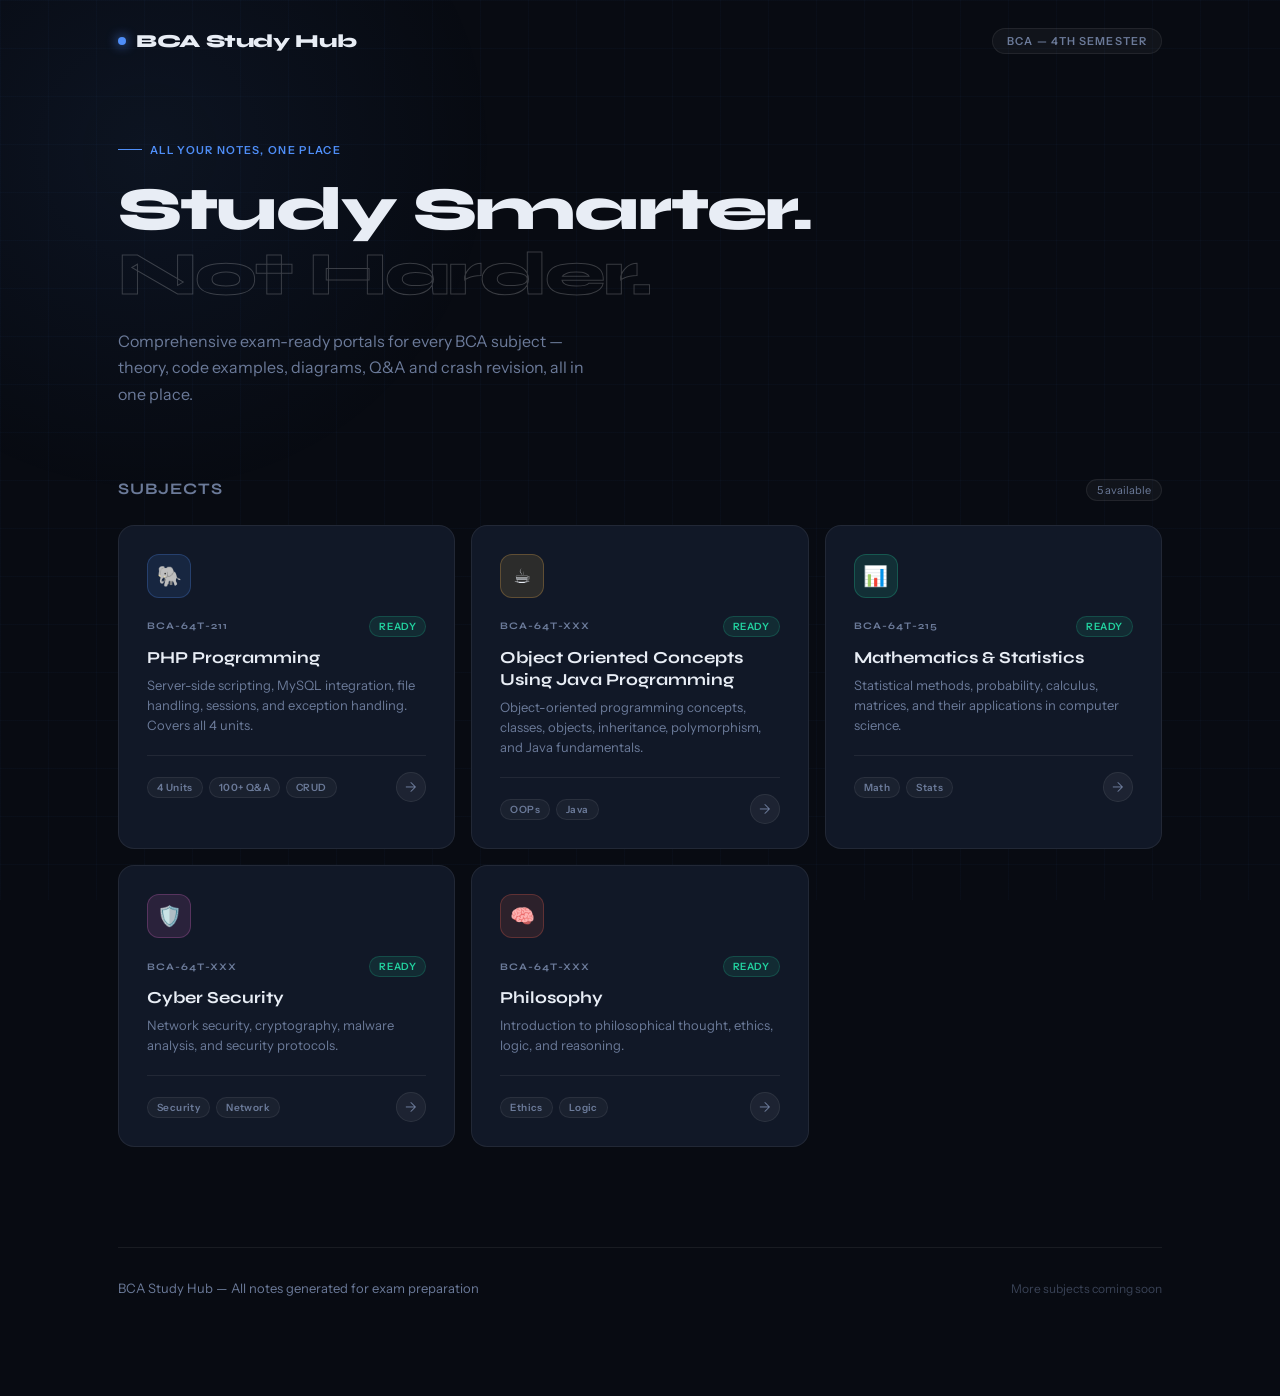
==== commit 6d0fbd77: "Added Philosophy and Cber Security" ====
--- a/index.html
+++ b/index.html
@@ -569,12 +569,12 @@
       </a>
 
       <!-- Cyber Security — LIVE -->
-      <a class="subject-card" href="CyberSecurity/index.html"
+      <a class="subject-card" href="Cyber/index.html"
         style="--card-accent:#e06bcc; --card-glow:rgba(224,107,204,0.08); --icon-bg:rgba(224,107,204,0.12); --icon-border:rgba(224,107,204,0.25);">
         <div class="card-icon">🛡️</div>
         <div class="card-meta">
           <span class="card-code">BCA-64T-XXX</span>
-          <span class="card-status status-soon">adding soon</span>
+          <span class="card-status status-ready">Ready</span>
         </div>
         <div class="card-title">Cyber Security</div>
         <div class="card-desc">Network security, cryptography, malware analysis, and security protocols.</div>
@@ -593,7 +593,7 @@
         <div class="card-icon">🧠</div>
         <div class="card-meta">
           <span class="card-code">BCA-64T-XXX</span>
-          <span class="card-status status-soon">adding soon</span>
+          <span class="card-status status-ready">Ready</span>
         </div>
         <div class="card-title">Philosophy</div>
         <div class="card-desc">Introduction to philosophical thought, ethics, logic, and reasoning.</div>
